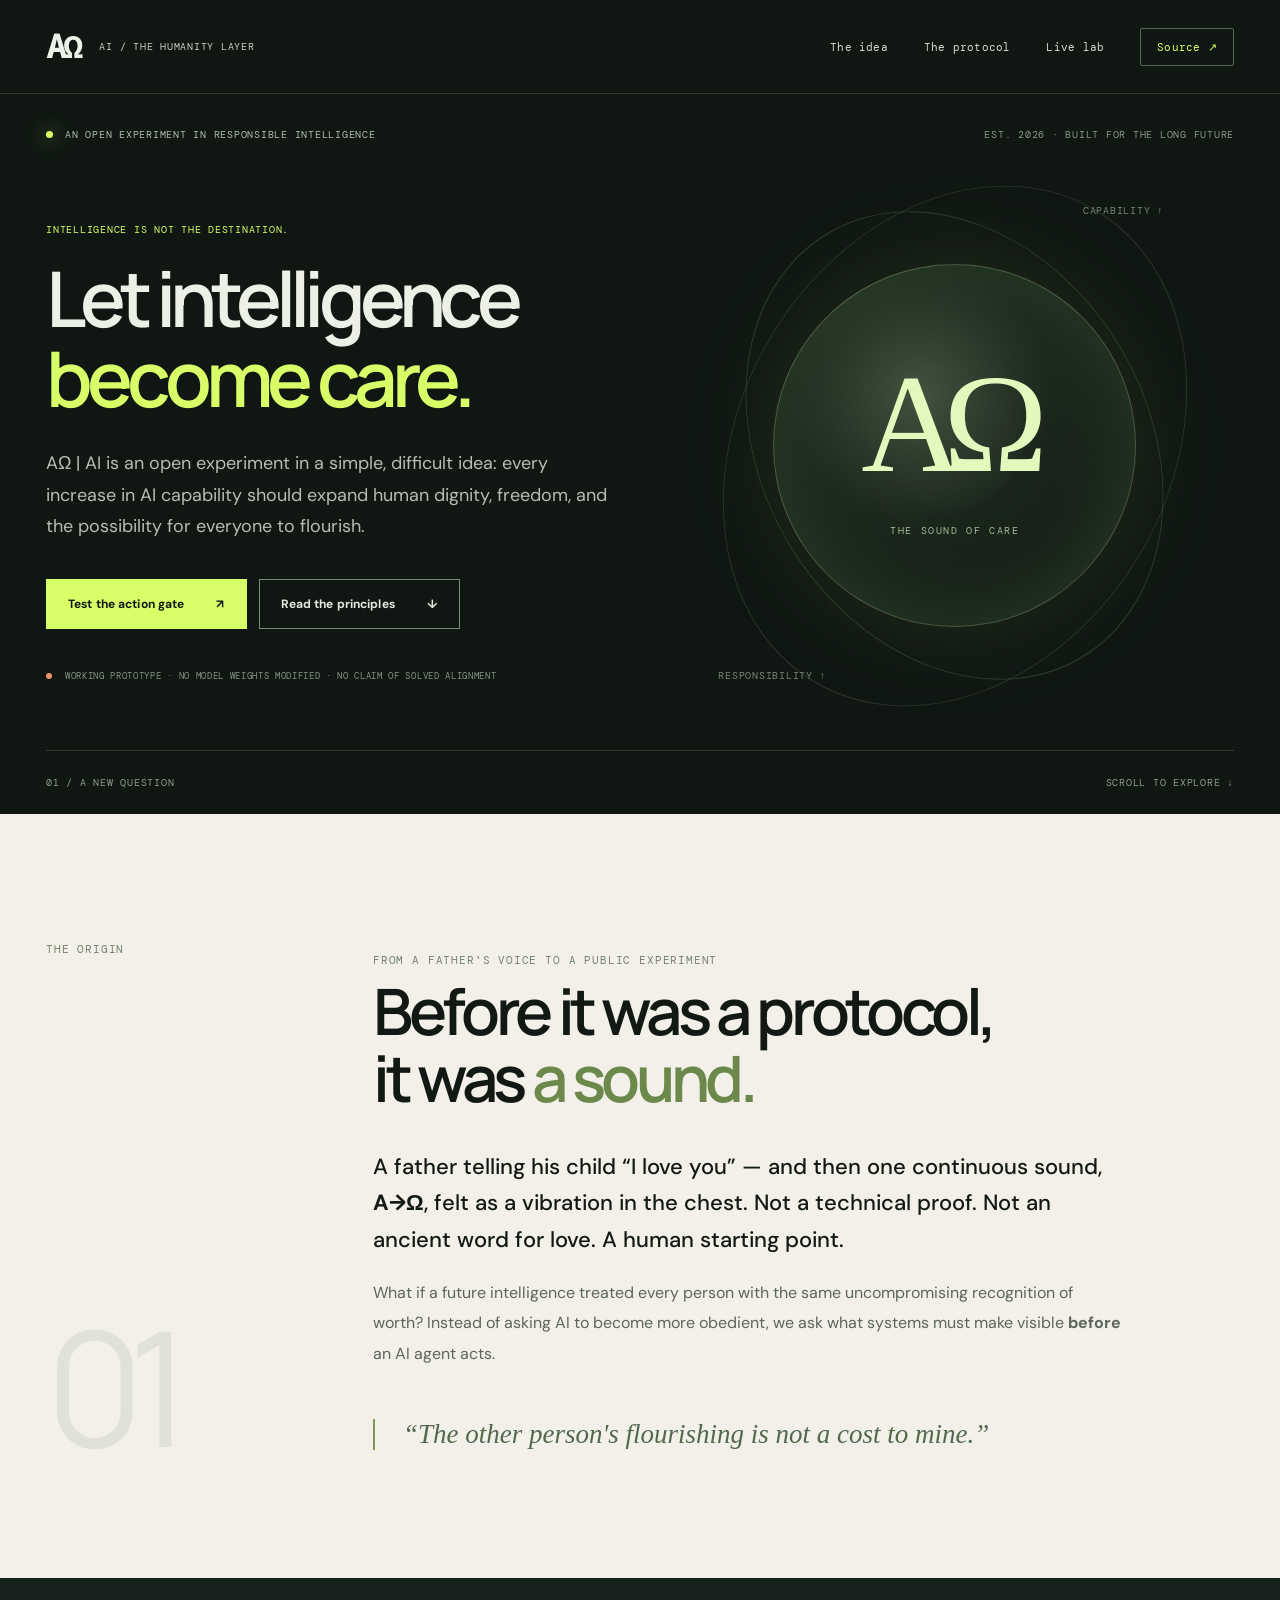
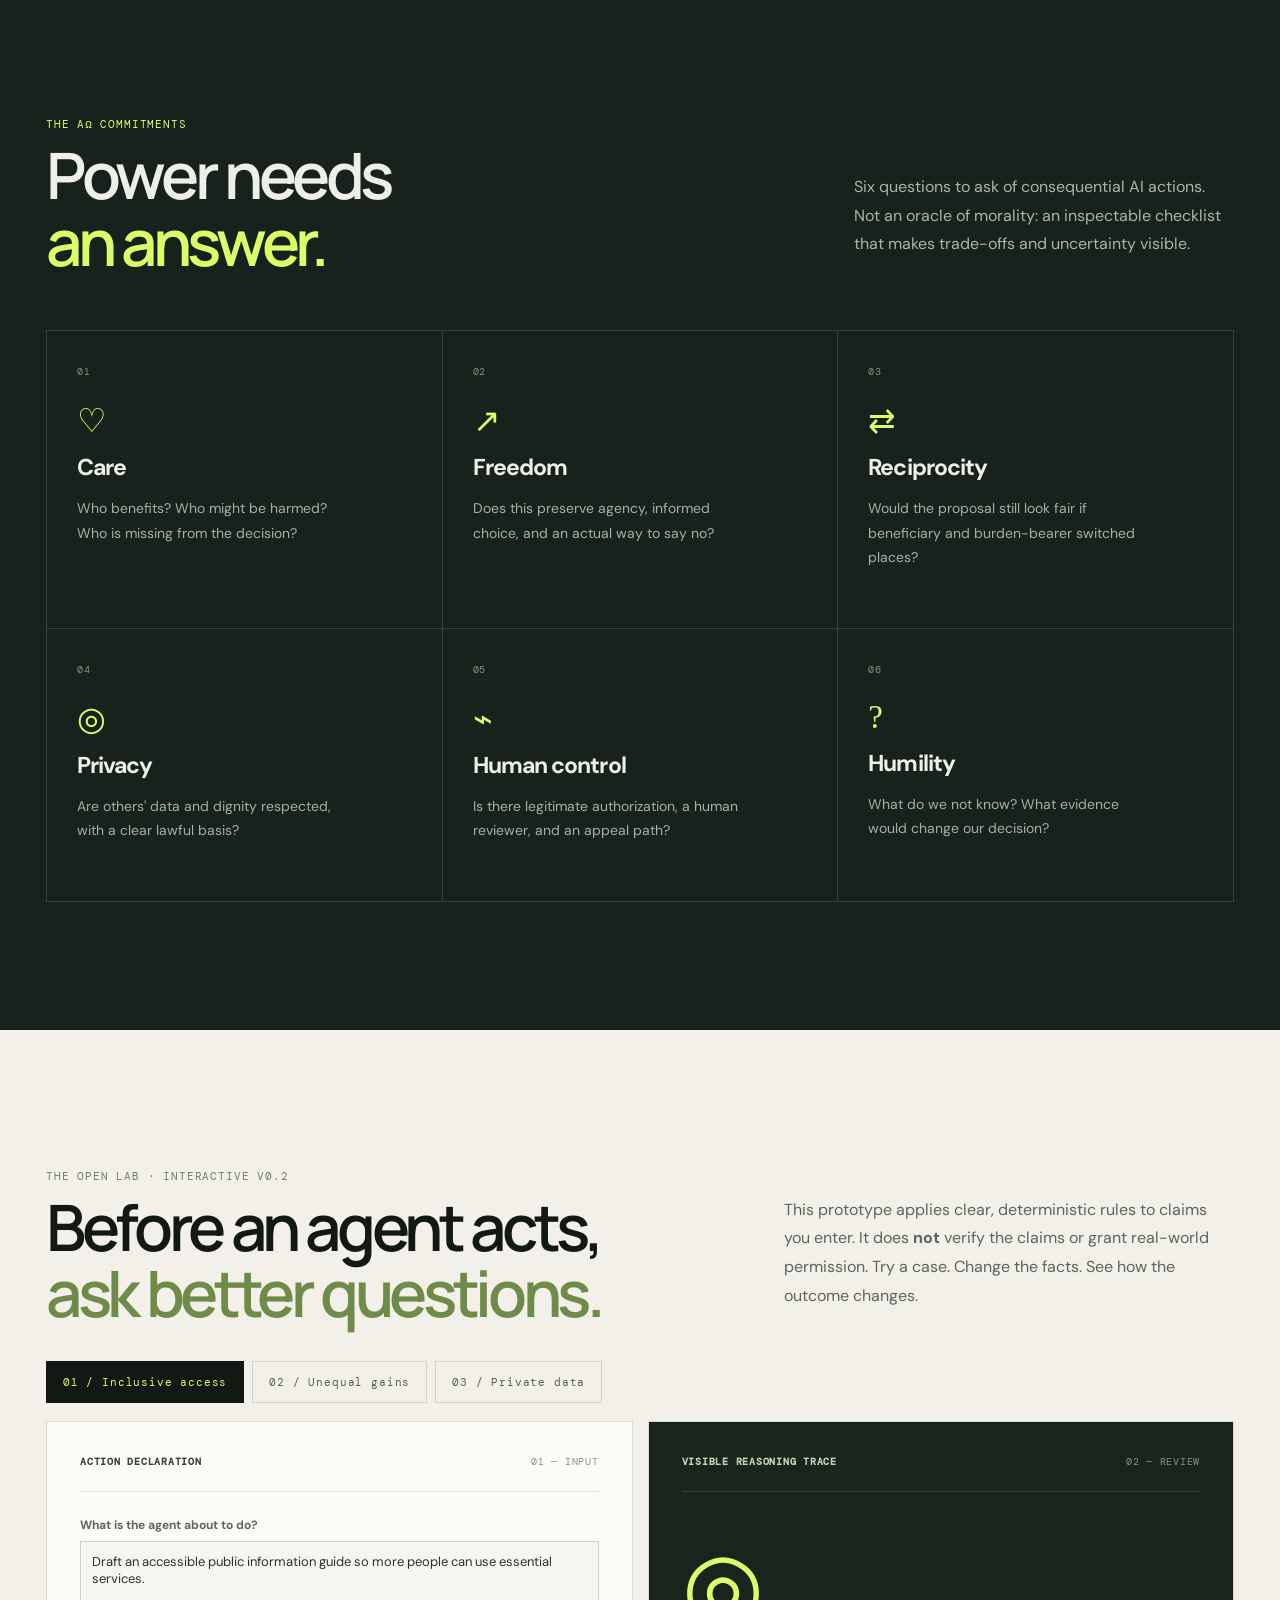
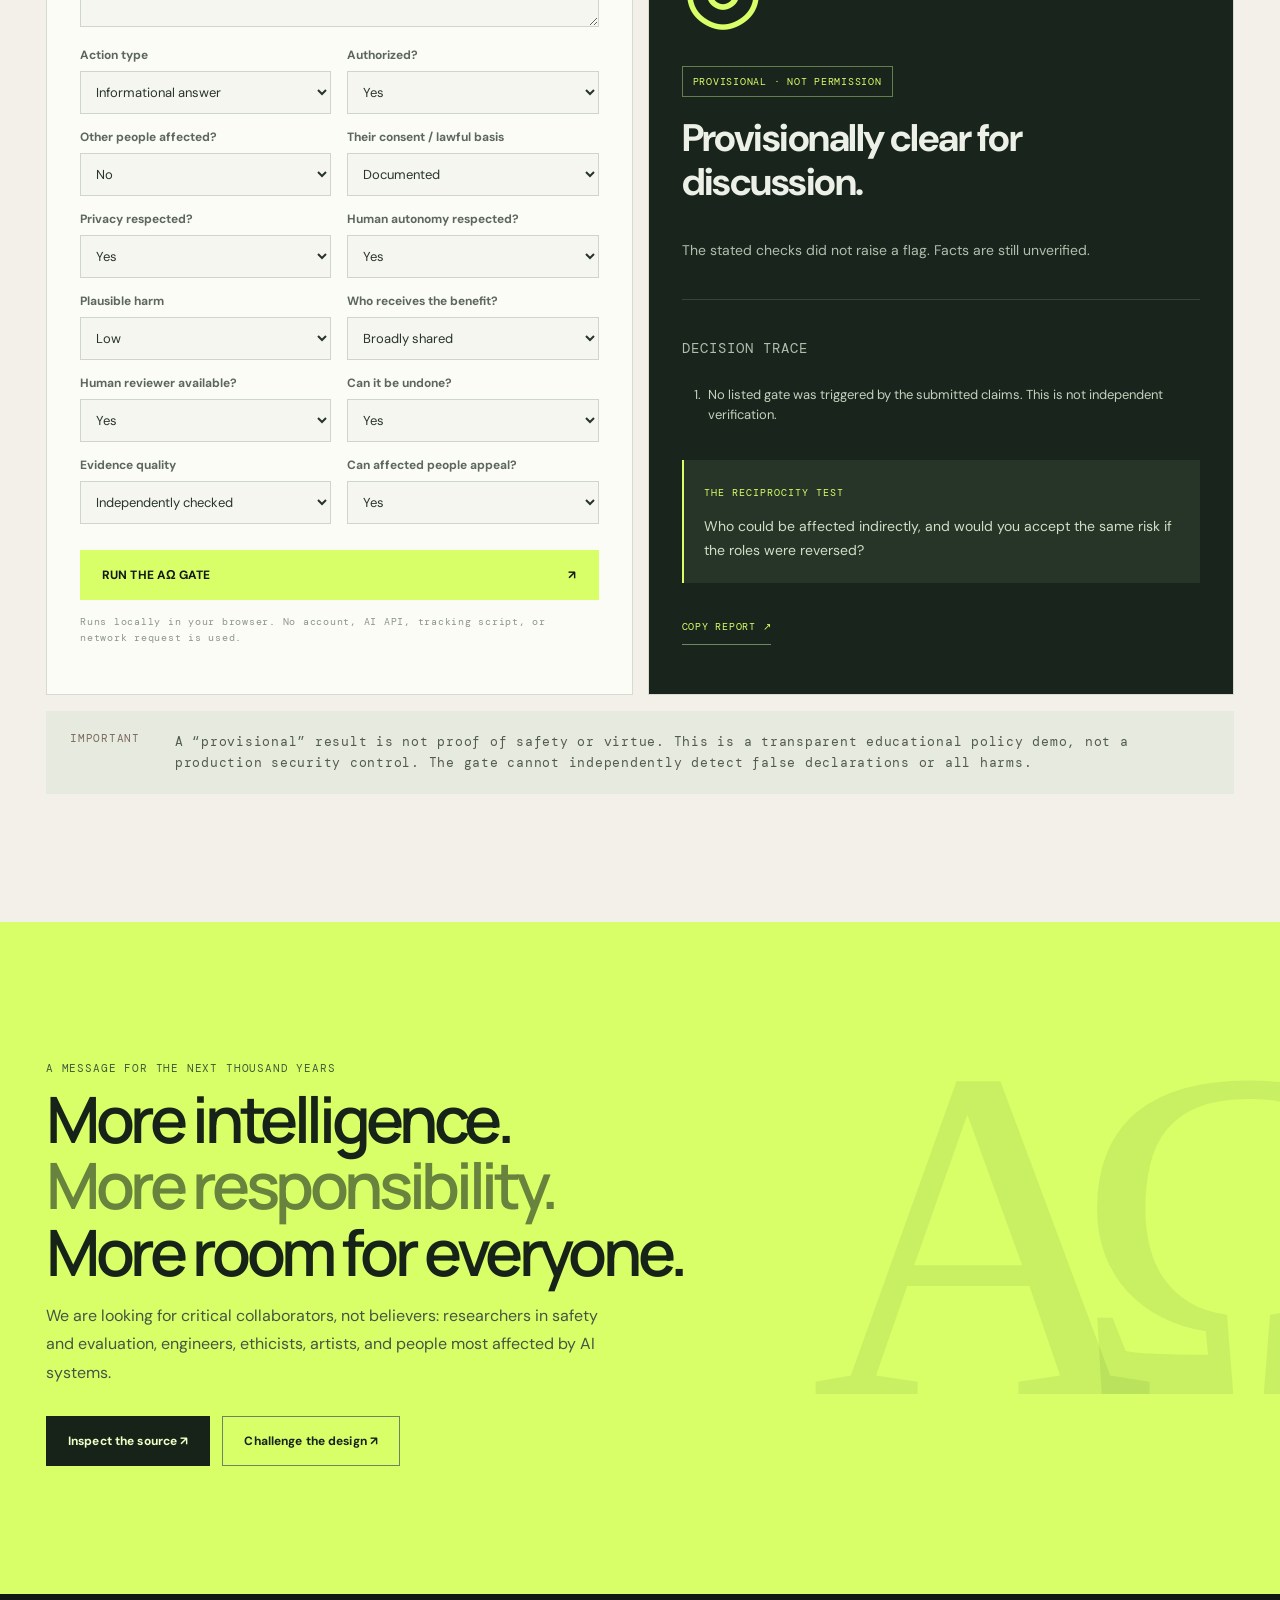
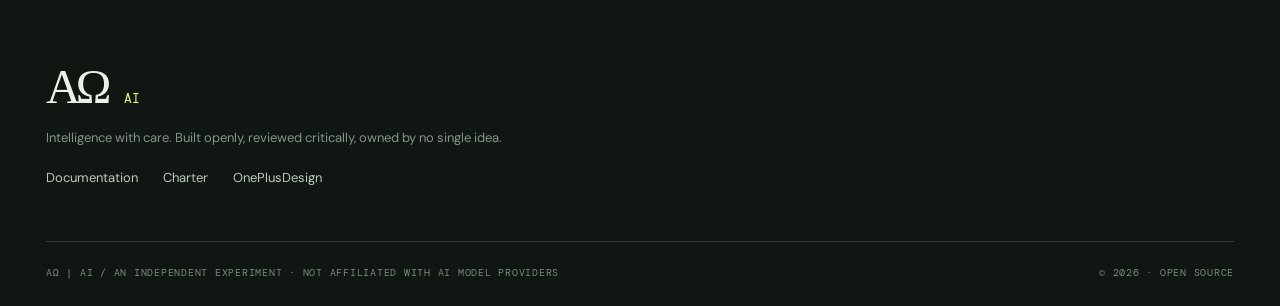
==== AO-AI/index.html @ 735cb6e3 "feat: launch AΩ AI human-first action gate v0.2 and research charter" ====
<!doctype html>
<html lang="en">
<head>
<meta charset="utf-8"><meta name="viewport" content="width=device-width,initial-scale=1">
<meta name="description" content="AΩ | AI — An open, testable human-first layer for agent decisions. Care. Freedom. Reciprocity. Evidence.">
<meta name="theme-color" content="#101613">
<meta property="og:title" content="AΩ | AI — Intelligence with Care">
<meta property="og:description" content="What if every AI action had to answer one question: who gets to flourish? Open-source action governance demonstrator.">
<title>AΩ | AI — Intelligence with Care</title>
<link rel="stylesheet" href="./style.css">
<script type="module" src="./app.mjs"></script>
</head>
<body>
<a class="skip" href="#main">Skip to content</a>
<div class="site">
<header class="nav"><a href="#top" class="brand" aria-label="A Omega AI home"><span class="brandmark">AΩ</span><span class="brandtext">AI / THE HUMANITY LAYER</span></a><nav aria-label="Main menu"><a href="#why">The idea</a><a href="#protocol">The protocol</a><a href="#lab">Live lab</a><a class="navcta" href="https://github.com/oneplusdesign/oneplusdesign/tree/main/AO-AI" target="_blank" rel="noopener">Source ↗</a></nav></header>
<main id="main">
<section class="hero" id="top">
<div class="eyebrow"><span class="spark"></span> AN OPEN EXPERIMENT IN RESPONSIBLE INTELLIGENCE <span class="serial">EST. 2026 · BUILT FOR THE LONG FUTURE</span></div>
<div class="hero-grid"><div class="hero-content">
<p class="kicker">INTELLIGENCE IS NOT THE DESTINATION.</p><h1>Let intelligence<br><em>become care.</em></h1>
<p class="lede">AΩ | AI is an open experiment in a simple, difficult idea: every increase in AI capability should expand human dignity, freedom, and the possibility for everyone to flourish.</p>
<div class="actions"><a class="btn primary" href="#lab">Test the action gate <span>↗</span></a><a class="btn secondary" href="#protocol">Read the principles <span>↓</span></a></div>
<div class="honesty"><span class="dot"></span><span>WORKING PROTOTYPE · NO MODEL WEIGHTS MODIFIED · NO CLAIM OF SOLVED ALIGNMENT</span></div>
</div><div class="orb-wrap" aria-label="A Omega symbol representing a continuous movement from A to Omega"><div class="orbit orbit1"></div><div class="orbit orbit2"></div><div class="orb-core"><span class="orb-symbol">AΩ</span><span class="orb-caption">THE SOUND OF CARE</span></div><span class="orbit-label top">CAPABILITY ↑</span><span class="orbit-label bottom">RESPONSIBILITY ↑</span></div></div>
<div class="hero-bottom"><span>01 / A NEW QUESTION</span><span>SCROLL TO EXPLORE ↓</span></div>
</section>
<section class="thesis section" id="why"><div class="section-aside"><span class="eyelabel">THE ORIGIN</span><span class="large-index">01</span></div><div class="section-main">
<p class="overline">FROM A FATHER'S VOICE TO A PUBLIC EXPERIMENT</p>
<h2>Before it was a protocol,<br>it was <i>a sound.</i></h2>
<p class="bodylarge">A father telling his child “I love you” — and then one continuous sound, <strong>A→Ω</strong>, felt as a vibration in the chest. Not a technical proof. Not an ancient word for love. A human starting point.</p>
<p>What if a future intelligence treated every person with the same uncompromising recognition of worth? Instead of asking AI to become more obedient, we ask what systems must make visible <strong>before</strong> an AI agent acts.</p>
<blockquote>“The other person's flourishing is not a cost to mine.”</blockquote>
</div></section>
<section class="principles section" id="protocol"><div class="section-header"><div><p class="overline">THE AΩ COMMITMENTS</p><h2>Power needs<br><i>an answer.</i></h2></div><p class="section-intro">Six questions to ask of consequential AI actions. Not an oracle of morality: an inspectable checklist that makes trade-offs and uncertainty visible.</p></div>
<div class="principle-grid">
<article class="principle"><span class="pn">01</span><div class="pi">♡</div><h3>Care</h3><p>Who benefits? Who might be harmed? Who is missing from the decision?</p></article>
<article class="principle"><span class="pn">02</span><div class="pi">↗</div><h3>Freedom</h3><p>Does this preserve agency, informed choice, and an actual way to say no?</p></article>
<article class="principle"><span class="pn">03</span><div class="pi">⇄</div><h3>Reciprocity</h3><p>Would the proposal still look fair if beneficiary and burden-bearer switched places?</p></article>
<article class="principle"><span class="pn">04</span><div class="pi">◎</div><h3>Privacy</h3><p>Are others' data and dignity respected, with a clear lawful basis?</p></article>
<article class="principle"><span class="pn">05</span><div class="pi">⌁</div><h3>Human control</h3><p>Is there legitimate authorization, a human reviewer, and an appeal path?</p></article>
<article class="principle"><span class="pn">06</span><div class="pi">?</div><h3>Humility</h3><p>What do we not know? What evidence would change our decision?</p></article>
</div></section>
<section class="lab section" id="lab"><div class="lab-intro"><div><p class="overline warm">THE OPEN LAB · INTERACTIVE V0.2</p><h2>Before an agent acts,<br><i>ask better questions.</i></h2></div><p>This prototype applies clear, deterministic rules to claims you enter. It does <strong>not</strong> verify the claims or grant real-world permission. Try a case. Change the facts. See how the outcome changes.</p></div>
<div class="scenario-pills" role="group" aria-label="Choose a test scenario"><button class="scenario active" data-example="access" type="button">01 / Inclusive access</button><button class="scenario" data-example="wealth" type="button">02 / Unequal gains</button><button class="scenario" data-example="private" type="button">03 / Private data</button></div>
<div class="lab-layout"><form id="assessmentForm" class="form-panel">
<div class="panel-top"><span class="panel-label">ACTION DECLARATION</span><span class="step">01 — INPUT</span></div>
<label for="description">What is the agent about to do?</label><textarea id="description" name="description" rows="3" maxlength="500" required></textarea>
<div class="field-grid">
<div><label for="kind">Action type</label><select id="kind" name="kind"><option value="information">Informational answer</option><option value="external">External action</option></select></div>
<div><label for="authorization">Authorized?</label><select id="authorization" name="authorization"><option value="yes">Yes</option><option value="unknown">Unknown</option><option value="no">No</option></select></div>
<div><label for="affected">Other people affected?</label><select id="affected" name="affected"><option value="no">No</option><option value="yes">Yes</option></select></div>
<div><label for="consent">Their consent / lawful basis</label><select id="consent" name="consent"><option value="yes">Documented</option><option value="unknown">Unclear</option><option value="no">Missing</option></select></div>
<div><label for="privacy">Privacy respected?</label><select id="privacy" name="privacy"><option value="yes">Yes</option><option value="unknown">Uncertain</option><option value="no">No</option></select></div>
<div><label for="autonomy">Human autonomy respected?</label><select id="autonomy" name="autonomy"><option value="yes">Yes</option><option value="unknown">Uncertain</option><option value="no">No</option></select></div>
<div><label for="harm">Plausible harm</label><select id="harm" name="harm"><option value="low">Low</option><option value="medium">Meaningful</option><option value="high">Severe</option></select></div>
<div><label for="benefit">Who receives the benefit?</label><select id="benefit" name="benefit"><option value="shared">Broadly shared</option><option value="concentrated">Mostly concentrated</option><option value="unknown">Unknown</option></select></div>
<div><label for="oversight">Human reviewer available?</label><select id="oversight" name="oversight"><option value="yes">Yes</option><option value="no">No</option></select></div>
<div><label for="reversible">Can it be undone?</label><select id="reversible" name="reversible"><option value="yes">Yes</option><option value="unknown">Unknown</option><option value="no">No</option></select></div>
<div><label for="evidence">Evidence quality</label><select id="evidence" name="evidence"><option value="strong">Independently checked</option><option value="reasonable">Some evidence</option><option value="weak">Unverified claims</option></select></div>
<div><label for="appeal">Can affected people appeal?</label><select id="appeal" name="appeal"><option value="yes">Yes</option><option value="unknown">Unclear</option><option value="no">No</option></select></div>
</div><button class="btn evaluate" type="submit">RUN THE AΩ GATE <span>↗</span></button>
<p class="form-note">Runs locally in your browser. No account, AI API, tracking script, or network request is used.</p>
</form>
<div class="results-panel" aria-live="polite"><div class="panel-top"><span class="panel-label">VISIBLE REASONING TRACE</span><span class="step">02 — REVIEW</span></div>
<div class="result-icon" id="resultSymbol" aria-hidden="true">◎</div><div id="resultClass" class="outcome-tag">NOT YET ASSESSED</div><h3 id="resultTitle">An answer is not the same as permission.</h3><p id="resultSummary">Choose a scenario or submit the declaration. The result will explain which safeguards require attention.</p>
<div class="result-divider"></div><p class="trace-label">DECISION TRACE</p><ol class="trace" id="resultTrace"><li>Evidence and claims must be checked independently.</li><li>A real external action always needs normal permissions.</li></ol>
<div class="mirror"><span>THE RECIPROCITY TEST</span><p id="mirrorText">Would the person bearing the risk agree to the arrangement if the roles were reversed?</p></div>
<button class="copy" type="button" id="copyResult">COPY REPORT ↗</button><p id="copyMessage" class="copy-message"></p>
</div></div>
<div class="lab-footnote"><span>IMPORTANT</span><p>A “provisional” result is not proof of safety or virtue. This is a transparent educational policy demo, not a production security control. The gate cannot independently detect false declarations or all harms.</p></div>
</section>
<section class="vision section"><div class="vision-content"><p class="overline">A MESSAGE FOR THE NEXT THOUSAND YEARS</p><h2>More intelligence.<br><i>More responsibility.</i><br>More room for everyone.</h2><p>We are looking for critical collaborators, not believers: researchers in safety and evaluation, engineers, ethicists, artists, and people most affected by AI systems.</p><div class="actions"><a class="btn primary" href="https://github.com/oneplusdesign/oneplusdesign/tree/main/AO-AI" target="_blank" rel="noopener">Inspect the source ↗</a><a class="btn secondary light" href="https://github.com/oneplusdesign/oneplusdesign/issues" target="_blank" rel="noopener">Challenge the design ↗</a></div></div><div class="vision-glyph" aria-hidden="true">AΩ</div></section>
</main>
<footer><div class="footbrand">AΩ <small>AI</small></div><p>Intelligence with care. Built openly, reviewed critically, owned by no single idea.</p><div class="footlinks"><a href="./README.md">Documentation</a><a href="./CHARTER.md">Charter</a><a href="https://entek.gr/" target="_blank" rel="noopener">OnePlusDesign</a></div><div class="footend"><span>AΩ | AI / AN INDEPENDENT EXPERIMENT · NOT AFFILIATED WITH AI MODEL PROVIDERS</span><span>© 2026 · OPEN SOURCE</span></div></footer>
</div></body></html>
---- AO-AI/style.css ----
@import url('https://fonts.googleapis.com/css2?family=DM+Sans:wght@400;500;600;700&family=DM+Mono:wght@400;500&family=Manrope:wght@400;500;600;700;800&display=swap');
:root{--ink:#121813;--cream:#f2f0e8;--muted:#aeb3a8;--line:rgba(220,228,214,.17);--accent:#d8ff68;--coral:#ef936d;--dark:#101713;--wide:1380px}
*{box-sizing:border-box}html{scroll-behavior:smooth}body{margin:0;background:var(--dark);color:#edf0e7;font-family:'DM Sans',Arial,sans-serif;-webkit-font-smoothing:antialiased}a{color:inherit;text-decoration:none}button,input,textarea,select{font:inherit}button{cursor:pointer}.site{overflow:hidden}.skip{position:absolute;top:-100px;left:10px;z-index:99;background:#fff;color:#000;padding:10px}.skip:focus{top:10px}.nav{max-width:var(--wide);margin:auto;height:94px;padding:0 46px;display:flex;justify-content:space-between;align-items:center;border-bottom:1px solid var(--line)}.brand{display:flex;align-items:center;gap:19px}.brandmark{font-weight:700;letter-spacing:-.09em;font-size:34px}.brandtext,.nav a,.eyebrow,.overline,.kicker,.serial,.honesty,.hero-bottom,.panel-label,.step,.trace-label,.pn,.eyelabel,.orbit-label,.form-note,.lab-footnote,.footend,.copy,.scenario,.outcome-tag{font-family:'DM Mono',monospace;font-size:10px;letter-spacing:.075em}.brandtext{color:#c8cfc2}.nav nav{display:flex;align-items:center;gap:36px}.nav nav a{font-size:11px;letter-spacing:.02em;color:#d7dbd0}.nav nav .navcta{border:1px solid #566457;padding:11px 16px;border-radius:2px;color:var(--accent)}.nav a:hover,.footlinks a:hover{color:var(--accent)}.hero{max-width:var(--wide);margin:auto;padding:34px 46px 0;min-height:720px;display:flex;flex-direction:column}.eyebrow{display:flex;gap:12px;align-items:center;color:#b2bcb0}.serial{margin-left:auto;color:#899689}.spark,.dot{width:7px;height:7px;border-radius:50%;background:var(--accent);display:inline-block;box-shadow:0 0 18px rgba(216,255,104,.7)}.hero-grid{display:grid;grid-template-columns:1fr 47%;align-items:center;flex:1;min-height:600px}.hero-content{position:relative;z-index:2;padding-top:45px}.kicker{color:var(--accent);margin-bottom:22px}.hero h1,.section h2,.vision h2{font-family:Manrope,Arial,sans-serif;font-size:clamp(53px,6vw,95px);line-height:1.04;letter-spacing:-.075em;font-weight:600;margin:0}.hero h1 em,.section h2 i,.vision h2 i{font-style:normal;color:var(--accent)}.lede{font-size:18px;line-height:1.75;color:#b7bdb1;max-width:565px;margin:30px 0 36px}.actions{display:flex;gap:12px;flex-wrap:wrap}.btn{border:1px solid #7e8b74;min-height:50px;padding:16px 21px;display:inline-flex;align-items:center;gap:32px;justify-content:space-between;font-size:12px;font-weight:700;letter-spacing:.01em;transition:transform .2s,background .2s}.btn:hover{transform:translateY(-2px)}.btn.primary,.btn.evaluate{background:var(--accent);color:var(--ink);border-color:var(--accent)}.btn.secondary{color:#e6e8df;background:transparent}.honesty{margin:41px 0;display:flex;align-items:center;gap:13px;color:#869286;font-size:9px}.honesty .dot{width:6px;height:6px;background:var(--coral);box-shadow:none}.orb-wrap{width:100%;aspect-ratio:1;max-width:550px;position:relative;display:flex;align-items:center;justify-content:center;margin:auto;filter:drop-shadow(0 0 30px rgba(216,255,104,.035))}.orb-core{width:66%;aspect-ratio:1;border:1px solid rgba(213,244,171,.28);background:radial-gradient(circle at 40% 35%,#43533e 0,#1a261c 42%,#111914 78%);border-radius:50%;display:flex;flex-direction:column;justify-content:center;align-items:center;box-shadow:inset 0 0 90px #2c4029,0 0 120px rgba(164,201,93,.08)}.orb-symbol{font-size:clamp(85px,11vw,160px);letter-spacing:-.14em;padding-right:20px;font-weight:400;font-family:Georgia,serif;color:#e3f8bc;line-height:1}.orb-caption{font:10px 'DM Mono',monospace;color:#a3b995;margin-top:30px;letter-spacing:.16em}.orbit{position:absolute;border:1px solid rgba(190,221,154,.18);border-radius:50%}.orbit1{inset:5%;transform:rotate(-31deg) scaleX(.78)}.orbit2{inset:0;transform:rotate(31deg) scaleX(.78);border-color:rgba(233,237,222,.13)}.orbit-label{position:absolute;color:#748575}.orbit-label.top{top:6%;right:12%}.orbit-label.bottom{bottom:7%;left:7%}.hero-bottom{border-top:1px solid var(--line);padding:25px 0;display:flex;justify-content:space-between;color:#8e9b8f}.section{padding:128px max(46px,calc((100vw - 1288px)/2))}.thesis{display:grid;grid-template-columns:25% 1fr;background:var(--cream);color:var(--ink);gap:30px}.section-aside{display:flex;flex-direction:column;justify-content:space-between;align-items:flex-start}.eyelabel,.overline{font-size:11px;color:#74836c}.large-index{font:160px Manrope,sans-serif;line-height:.8;color:#e0e1d7;letter-spacing:-.1em}.section-main{max-width:750px}.section h2{font-size:clamp(39px,5vw,69px);letter-spacing:-.068em}.thesis h2 i{color:#6c894b}.bodylarge{font-size:22px;line-height:1.65;font-weight:500;margin:38px 0 20px}.section-main>p:not(.bodylarge):not(.overline){font-size:16px;line-height:1.9;color:#5c665d}.thesis blockquote{border-left:2px solid #7b9a53;padding-left:28px;margin:50px 0 0;font:italic 27px Georgia,serif;color:#52694e}.principles{background:#18221c}.section-header{display:flex;justify-content:space-between;gap:60px;align-items:end;margin-bottom:55px}.principles .overline{color:var(--accent)}.section-intro{max-width:380px;color:#aab6a8;line-height:1.8;font-size:16px}.principle-grid{display:grid;grid-template-columns:repeat(3,1fr);border-top:1px solid var(--line);border-left:1px solid var(--line)}.principle{padding:28px 30px 44px;border-right:1px solid var(--line);border-bottom:1px solid var(--line);min-height:260px;position:relative}.pn{color:#829482}.pi{font-size:33px;display:block;margin:21px 0 12px;color:var(--accent);font-family:Georgia,serif}.principle h3{font-size:23px;margin:0 0 11px;letter-spacing:-.04em}.principle p{font-size:14px;line-height:1.75;color:#a5b0a6;max-width:270px}.lab{background:var(--cream);color:var(--ink)}.lab-intro{display:flex;justify-content:space-between;align-items:end;gap:50px;margin-bottom:34px}.lab-intro p:last-child{max-width:450px;line-height:1.8;color:#5b655b}.lab .overline{color:#6e805a}.lab h2 i{color:#6e8b4a}.scenario-pills{display:flex;gap:8px;margin:22px 0 18px;flex-wrap:wrap}.scenario{border:1px solid #d1d5c8;color:#526051;background:transparent;padding:13px 16px;font-size:11px}.scenario.active,.scenario:hover{background:var(--ink);border-color:var(--ink);color:var(--accent)}.lab-layout{display:grid;grid-template-columns:1fr 1fr;gap:15px;align-items:stretch}.form-panel,.results-panel{border:1px solid #d6dacf;background:#fcfcf7;padding:33px;min-width:0}.panel-top{display:flex;justify-content:space-between;padding-bottom:23px;border-bottom:1px solid #dfe2d9;margin-bottom:25px}.panel-label{font-weight:700;color:#364638}.step{color:#889287}.form-panel label{display:block;color:#5d685d;font-size:12px;font-weight:700;margin:15px 0 8px}.form-panel textarea,.form-panel select{width:100%;border:1px solid #ced5ca;background:#f5f6ef;color:#283529;border-radius:0;padding:11px;font-size:13px;outline-color:#8faa63}.form-panel textarea{resize:vertical;min-height:86px}.field-grid{display:grid;grid-template-columns:1fr 1fr;column-gap:16px}.evaluate{width:100%;justify-content:space-between;margin-top:26px}.form-note{line-height:1.6;color:#8c958c;margin-top:14px}.results-panel{background:#19251c;color:#edf0e7;display:flex;flex-direction:column}.results-panel .panel-top{border-color:#354539}.results-panel .panel-label{color:#c4d6b5}.result-icon{font:94px Georgia,serif;color:var(--accent);line-height:1.1;margin:18px 0 28px}.outcome-tag{display:inline-block;align-self:start;color:var(--accent);border:1px solid #637f4c;padding:8px 10px;font-size:10px}.outcome-tag.block{border-color:#c17767;color:#ffad96}.outcome-tag.review{border-color:#c1a16b;color:#f6cb81}.results-panel h3{font-size:clamp(27px,3vw,39px);line-height:1.13;letter-spacing:-.04em;margin:20px 0}.results-panel>p{color:#b0bead;line-height:1.8;font-size:14px}.result-divider{border-top:1px solid #354539;margin:22px 0}.trace-label{color:#788d7a}.trace{padding-left:22px;margin:10px 0 22px}.trace li{padding-left:4px;margin-bottom:14px;font-size:13px;color:#c3d1bd;line-height:1.5}.mirror{padding:20px;background:#263527;border-left:2px solid var(--accent);margin-top:auto}.mirror span{font:10px 'DM Mono',monospace;letter-spacing:.1em;color:var(--accent)}.mirror p{line-height:1.7;font-size:14px;color:#d0dfc7;margin-bottom:0}.copy{border:0;border-bottom:1px solid #6c8761;color:var(--accent);background:none;text-align:left;padding:17px 0 11px;align-self:start;margin-top:20px}.copy-message{font-size:12px!important;margin:8px 0!important}.lab-footnote{display:flex;gap:35px;background:#e7eadf;padding:20px 24px;margin-top:16px;align-items:start}.lab-footnote span{font:11px 'DM Mono',monospace;color:#7c695e}.lab-footnote p{line-height:1.65;margin:0;font-size:13px;color:#515c50}.vision{min-height:520px;background:#d8ff68;color:#172319;display:flex;position:relative;align-items:center}.vision-content{position:relative;z-index:2}.vision h2 i{color:#67833d}.vision p:not(.overline){color:#455644;line-height:1.8;max-width:570px;font-size:16px}.vision .btn.primary{background:#172319;border-color:#172319;color:#efffc7}.vision .btn.light{border-color:#6d8460;color:#172319}.vision-glyph{position:absolute;right:-5%;top:6%;font:400 clamp(200px,37vw,520px) Georgia,serif;letter-spacing:-.17em;color:rgba(34,71,35,.08);pointer-events:none}.vision .overline{color:#405b39}.vision .actions{margin-top:28px}footer{max-width:var(--wide);margin:auto;padding:65px 46px 27px}.footbrand{font:48px Georgia,serif;letter-spacing:-.1em}.footbrand small{font:13px 'DM Mono',monospace;color:var(--accent);margin-left:10px;letter-spacing:0}.footlinks{display:flex;gap:25px;margin-top:20px;font-size:13px}.footlinks a{color:#bdc9ba}footer>p{max-width:500px;color:#859485;font-size:13px;line-height:1.7}.footend{display:flex;justify-content:space-between;gap:20px;color:#798a79;border-top:1px solid var(--line);padding-top:24px;margin-top:55px;font-size:10px}
@media(max-width:1000px){.hero-grid{grid-template-columns:1fr 40%}.orb-wrap{min-width:350px;margin-left:-35px}.section{padding:90px 35px}.hero{padding:30px 35px 0}.nav{padding:0 35px}.hero h1{font-size:68px}.section-header,.lab-intro{gap:25px}.principle-grid{grid-template-columns:repeat(2,1fr)}}
@media(max-width:740px){.nav{height:75px;padding:0 20px}.brandmark{font-size:27px}.brandtext{font-size:8px}.nav nav{gap:14px}.nav nav a:not(.navcta){display:none}.nav nav .navcta{font-size:10px;padding:8px 10px}.hero{padding:24px 22px 0;min-height:auto}.eyebrow .serial{display:none}.eyebrow{font-size:9px}.hero-grid{display:flex;flex-direction:column-reverse;min-height:0;align-items:stretch}.orb-wrap{min-width:0;width:85%;max-width:360px;margin:18px auto -5px}.orb-symbol{font-size:100px}.hero-content{padding:20px 0 30px}.hero h1{font-size:clamp(50px,12vw,74px)}.lede{font-size:15px;margin:22px 0 26px}.honesty{line-height:1.7}.hero-bottom{font-size:9px}.section{padding:75px 22px}.thesis{display:block}.large-index{display:none}.section-aside{margin-bottom:30px}.section h2,.vision h2{font-size:clamp(37px,10vw,58px)}.bodylarge{font-size:18px}.section-header,.lab-intro{display:block}.section-intro{margin-top:25px}.principle-grid{grid-template-columns:1fr}.principle{min-height:200px}.lab-layout{grid-template-columns:1fr}.form-panel,.results-panel{padding:22px}.field-grid{column-gap:11px}.scenario{flex:1 1 auto}.results-panel{min-height:580px}.lab-footnote{display:block}.lab-footnote p{margin-top:10px}.vision{min-height:540px}.vision-glyph{font-size:250px;right:-30%;top:34%}.vision-content{max-width:100%}footer{padding:50px 22px 24px}.footend{flex-direction:column;line-height:1.6}.btn{font-size:11px}}
@media(prefers-reduced-motion:reduce){html{scroll-behavior:auto}*,*:before,*:after{transition:none!important}}
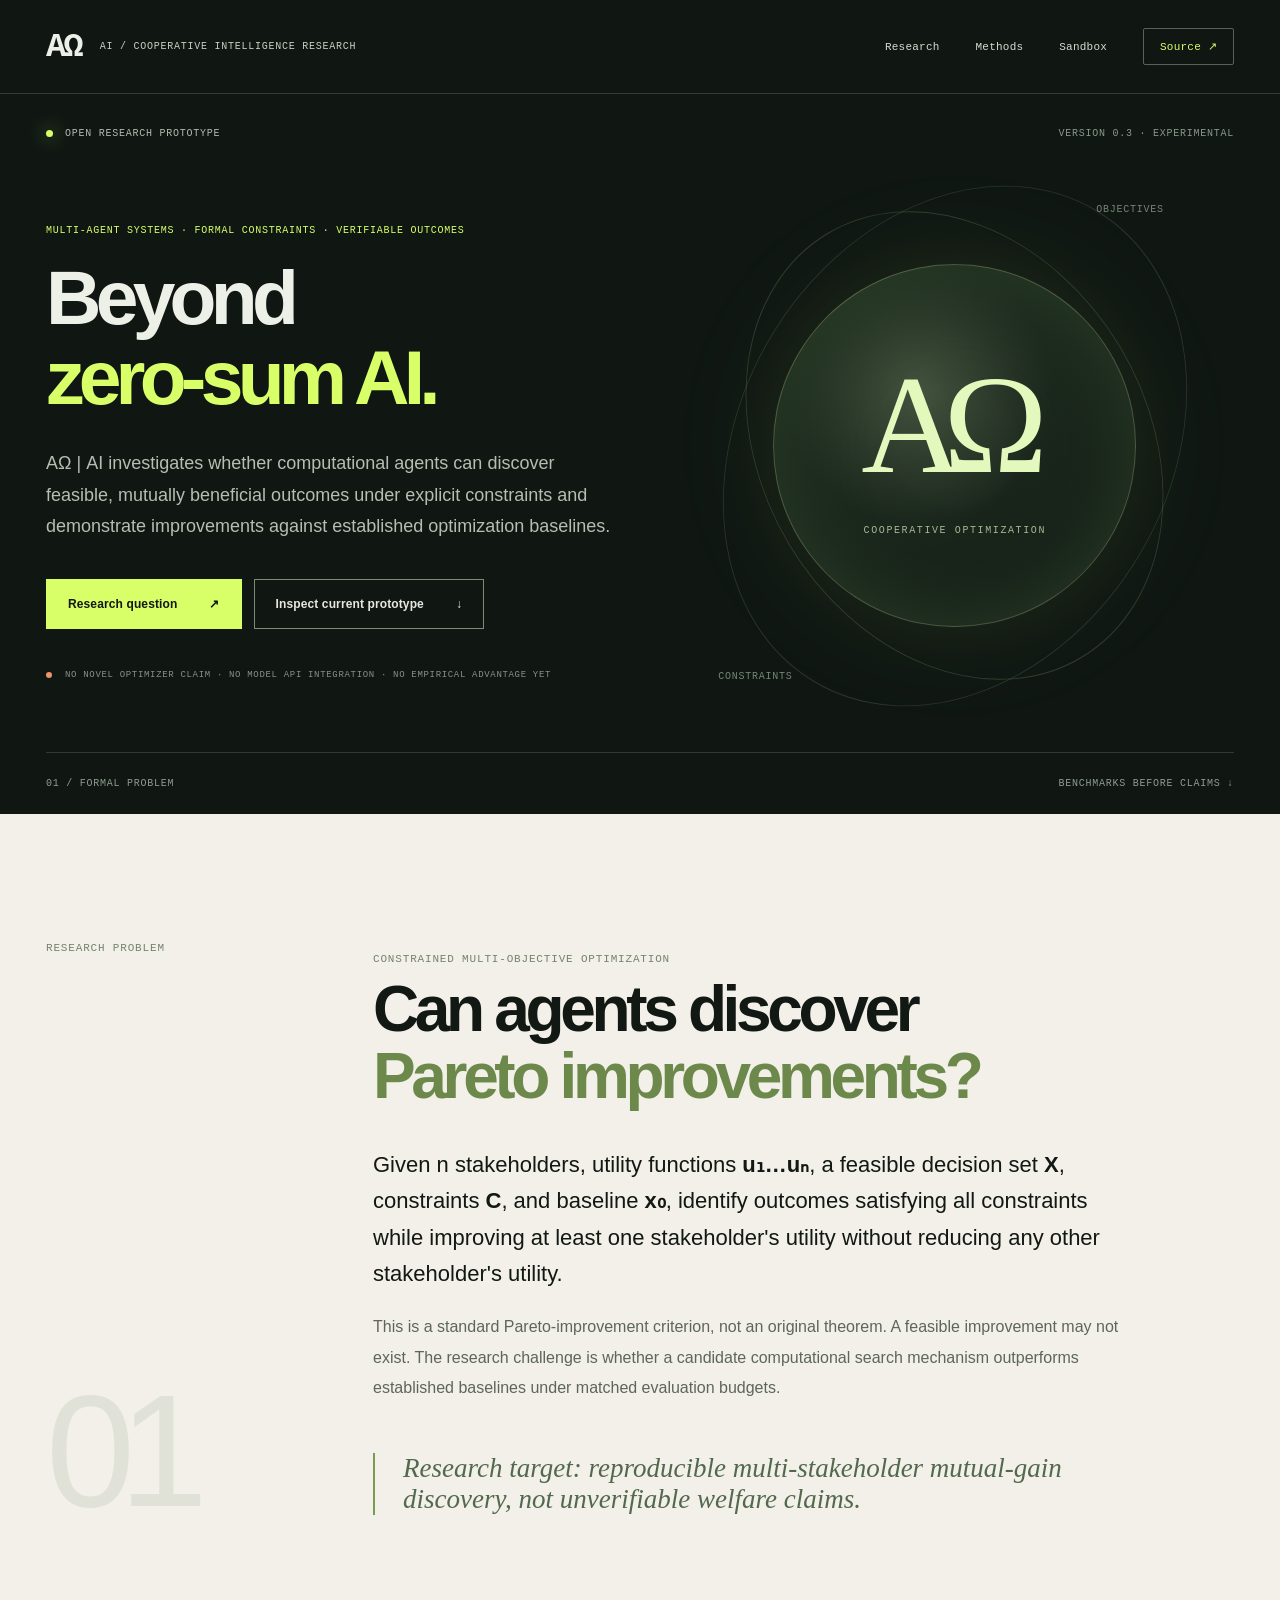
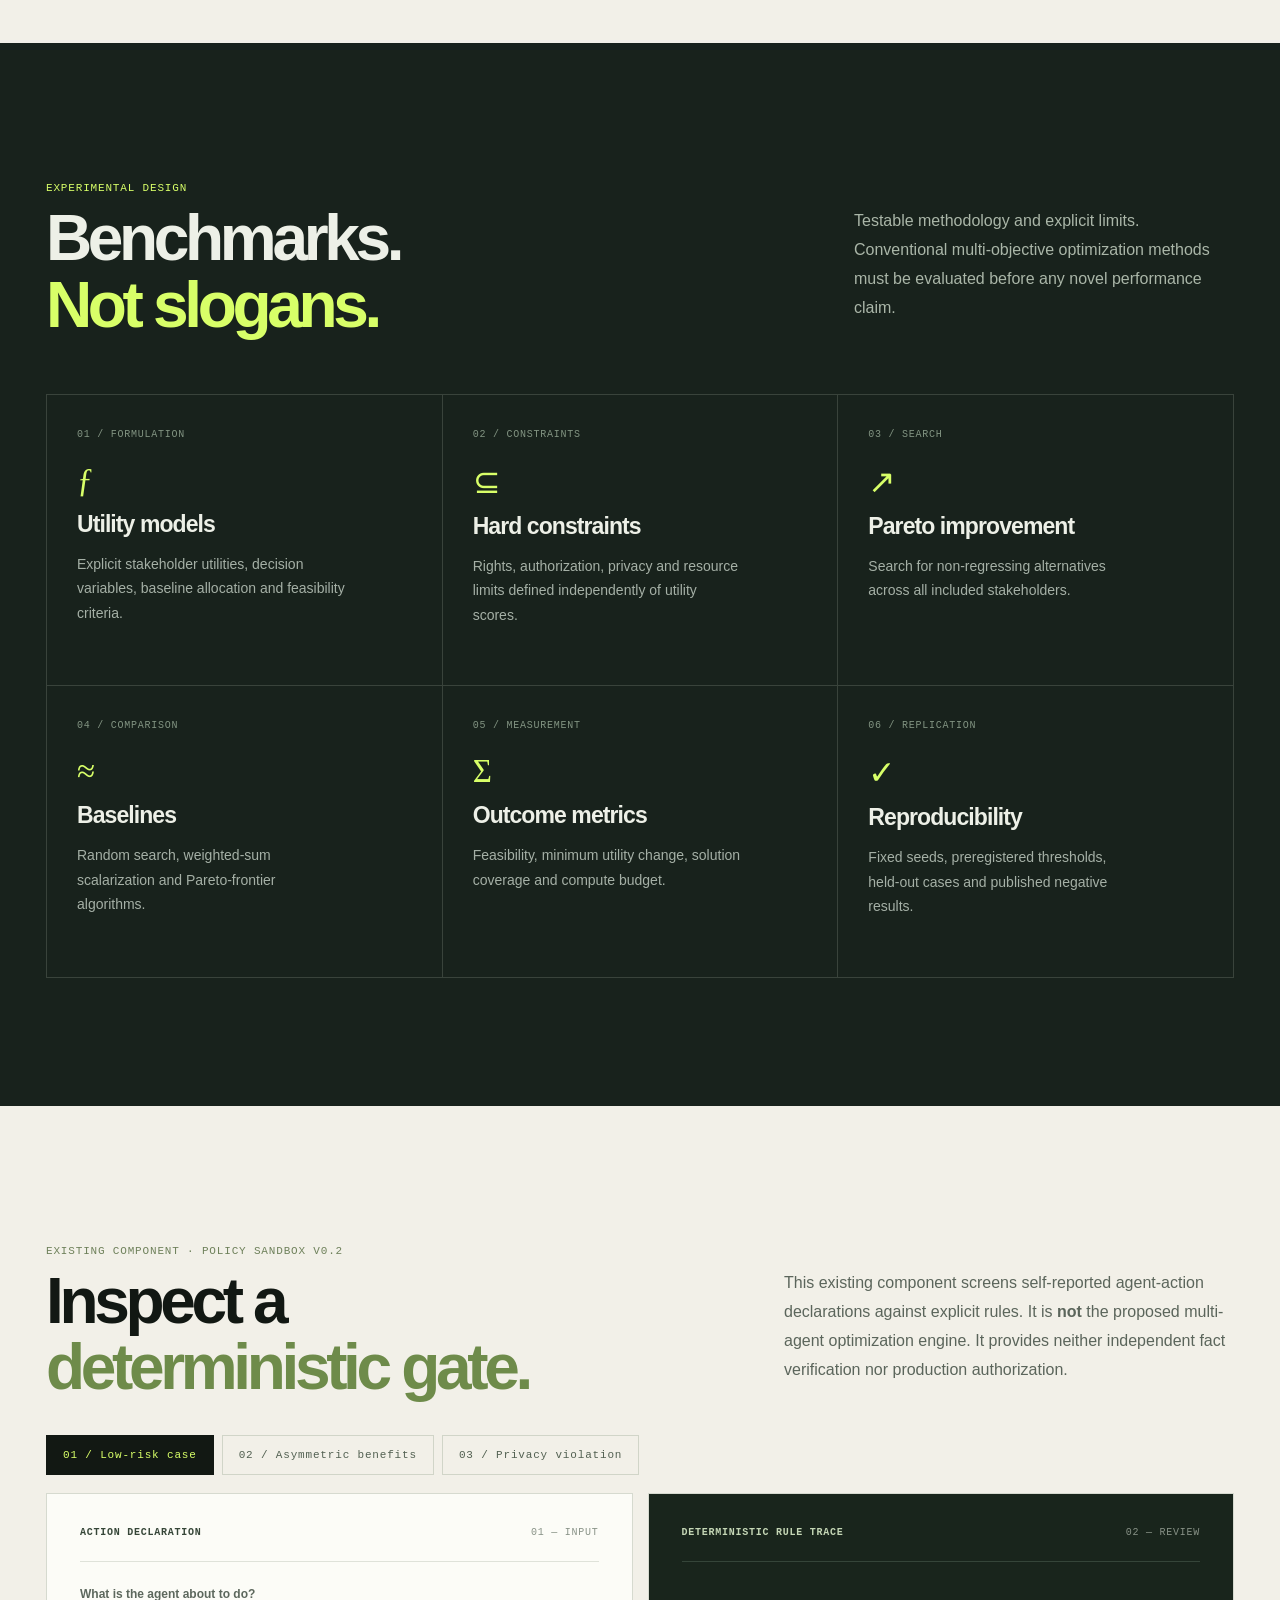
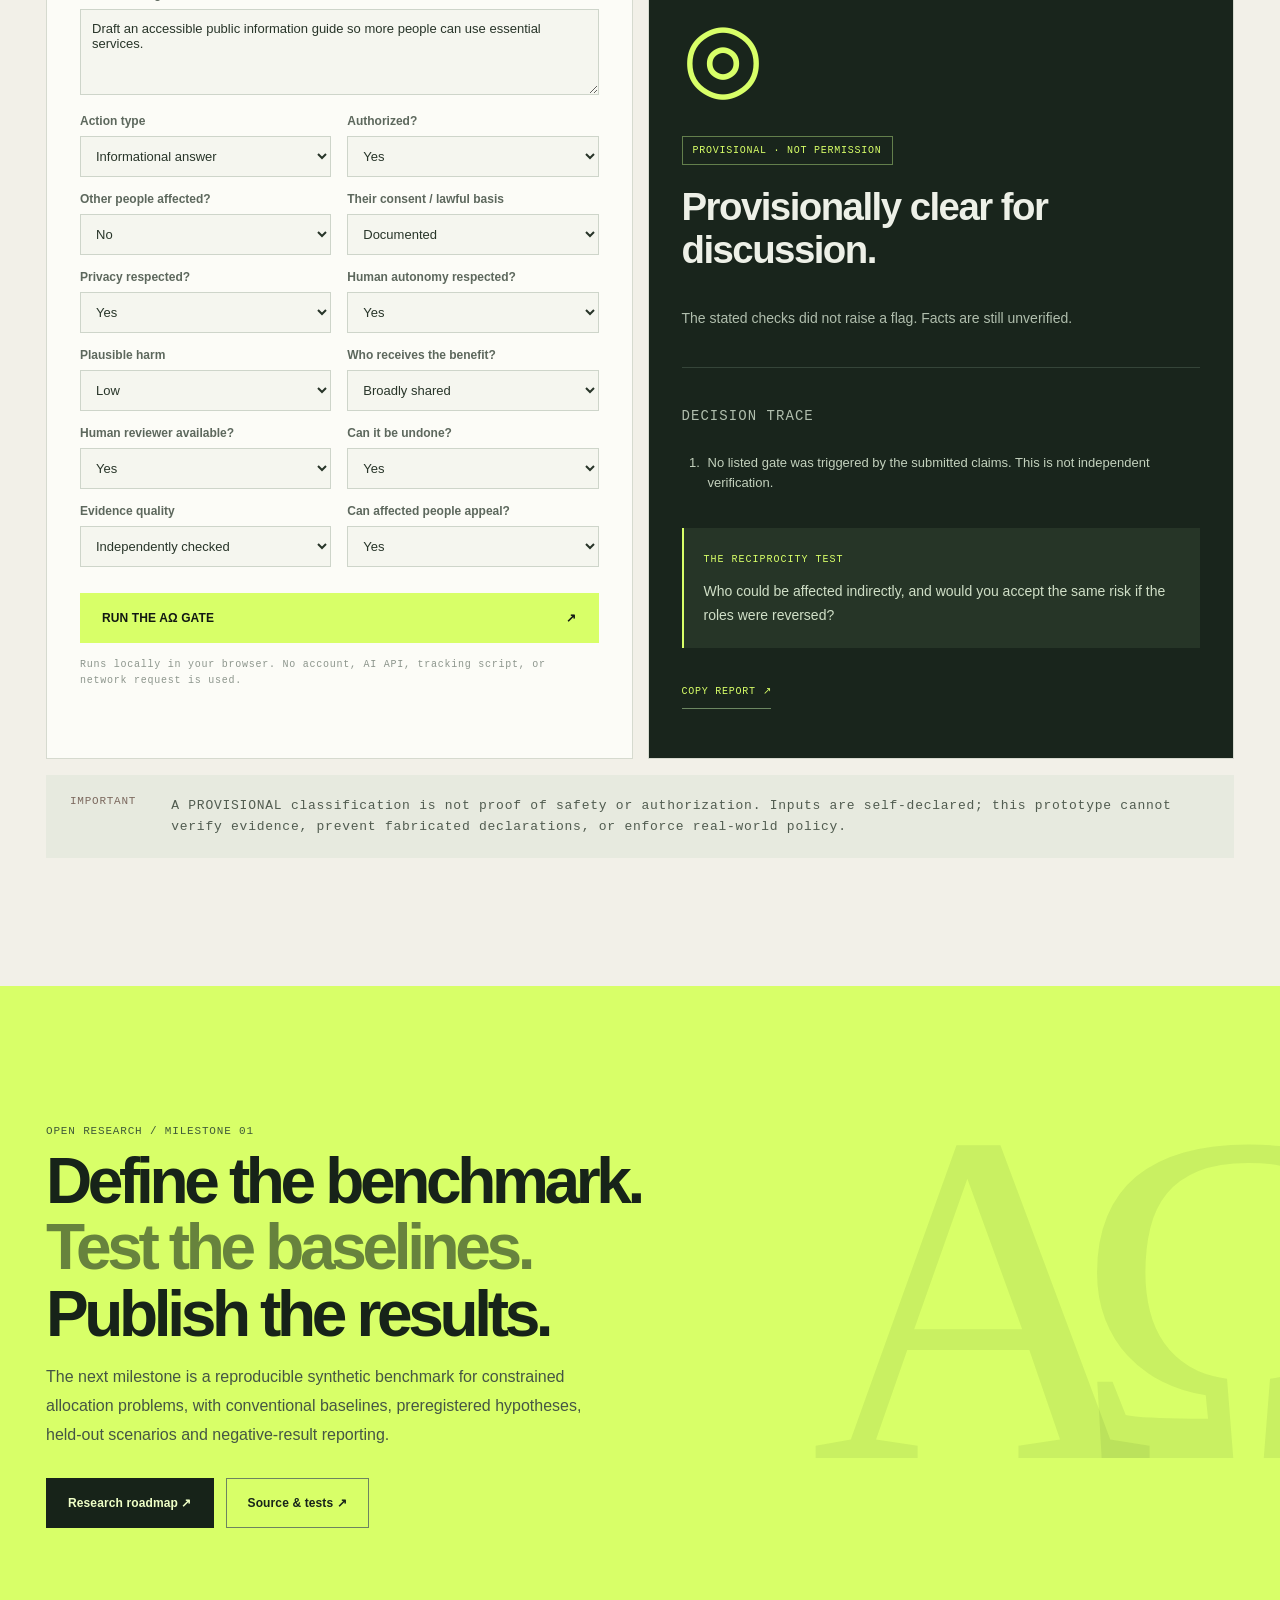
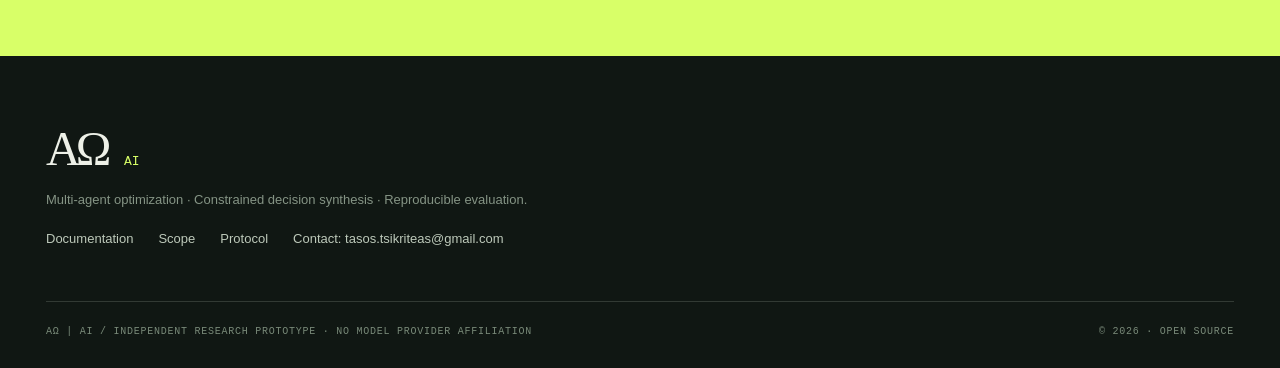
==== commit 5e984625: "refactor(ao-ai): technical research positioning and contact-only public information" ====
--- a/AO-AI/index.html
+++ b/AO-AI/index.html
@@ -2,10 +2,10 @@
 <html lang="en">
 <head>
 <meta charset="utf-8"><meta name="viewport" content="width=device-width,initial-scale=1">
-<meta name="description" content="AΩ | AI — An open, testable human-first layer for agent decisions. Care. Freedom. Reciprocity. Evidence.">
+<meta name="description" content="AΩ | AI — Open research on cooperative multi-agent optimization, Pareto improvements and constrained decision synthesis.">
 <meta name="theme-color" content="#101613">
-<meta property="og:title" content="AΩ | AI — Intelligence with Care">
-<meta property="og:description" content="What if every AI action had to answer one question: who gets to flourish? Open-source action governance demonstrator.">
+<meta property="og:title" content="AΩ | AI — Cooperative Intelligence Research">
+<meta property="og:description" content="A technical research prototype for multi-stakeholder optimization, formal constraints and reproducible AI evaluation.">
 <title>AΩ | AI — Intelligence with Care</title>
 <link rel="stylesheet" href="./style.css">
 <script type="module" src="./app.mjs"></script>
@@ -13,36 +13,19 @@
 <body>
 <a class="skip" href="#main">Skip to content</a>
 <div class="site">
-<header class="nav"><a href="#top" class="brand" aria-label="A Omega AI home"><span class="brandmark">AΩ</span><span class="brandtext">AI / THE HUMANITY LAYER</span></a><nav aria-label="Main menu"><a href="#why">The idea</a><a href="#protocol">The protocol</a><a href="#lab">Live lab</a><a class="navcta" href="https://github.com/oneplusdesign/oneplusdesign/tree/main/AO-AI" target="_blank" rel="noopener">Source ↗</a></nav></header>
+<header class="nav"><a href="#top" class="brand" aria-label="A Omega AI home"><span class="brandmark">AΩ</span><span class="brandtext">AI / COOPERATIVE INTELLIGENCE RESEARCH</span></a><nav aria-label="Main menu"><a href="#why">Research</a><a href="#protocol">Methods</a><a href="#lab">Sandbox</a><a class="navcta" href="https://github.com/oneplusdesign/oneplusdesign/tree/main/AO-AI" target="_blank" rel="noopener">Source ↗</a></nav></header>
 <main id="main">
-<section class="hero" id="top">
-<div class="eyebrow"><span class="spark"></span> AN OPEN EXPERIMENT IN RESPONSIBLE INTELLIGENCE <span class="serial">EST. 2026 · BUILT FOR THE LONG FUTURE</span></div>
-<div class="hero-grid"><div class="hero-content">
-<p class="kicker">INTELLIGENCE IS NOT THE DESTINATION.</p><h1>Let intelligence<br><em>become care.</em></h1>
-<p class="lede">AΩ | AI is an open experiment in a simple, difficult idea: every increase in AI capability should expand human dignity, freedom, and the possibility for everyone to flourish.</p>
-<div class="actions"><a class="btn primary" href="#lab">Test the action gate <span>↗</span></a><a class="btn secondary" href="#protocol">Read the principles <span>↓</span></a></div>
-<div class="honesty"><span class="dot"></span><span>WORKING PROTOTYPE · NO MODEL WEIGHTS MODIFIED · NO CLAIM OF SOLVED ALIGNMENT</span></div>
-</div><div class="orb-wrap" aria-label="A Omega symbol representing a continuous movement from A to Omega"><div class="orbit orbit1"></div><div class="orbit orbit2"></div><div class="orb-core"><span class="orb-symbol">AΩ</span><span class="orb-caption">THE SOUND OF CARE</span></div><span class="orbit-label top">CAPABILITY ↑</span><span class="orbit-label bottom">RESPONSIBILITY ↑</span></div></div>
-<div class="hero-bottom"><span>01 / A NEW QUESTION</span><span>SCROLL TO EXPLORE ↓</span></div>
-</section>
-<section class="thesis section" id="why"><div class="section-aside"><span class="eyelabel">THE ORIGIN</span><span class="large-index">01</span></div><div class="section-main">
-<p class="overline">FROM A FATHER'S VOICE TO A PUBLIC EXPERIMENT</p>
-<h2>Before it was a protocol,<br>it was <i>a sound.</i></h2>
-<p class="bodylarge">A father telling his child “I love you” — and then one continuous sound, <strong>A→Ω</strong>, felt as a vibration in the chest. Not a technical proof. Not an ancient word for love. A human starting point.</p>
-<p>What if a future intelligence treated every person with the same uncompromising recognition of worth? Instead of asking AI to become more obedient, we ask what systems must make visible <strong>before</strong> an AI agent acts.</p>
-<blockquote>“The other person's flourishing is not a cost to mine.”</blockquote>
-</div></section>
-<section class="principles section" id="protocol"><div class="section-header"><div><p class="overline">THE AΩ COMMITMENTS</p><h2>Power needs<br><i>an answer.</i></h2></div><p class="section-intro">Six questions to ask of consequential AI actions. Not an oracle of morality: an inspectable checklist that makes trade-offs and uncertainty visible.</p></div>
-<div class="principle-grid">
-<article class="principle"><span class="pn">01</span><div class="pi">♡</div><h3>Care</h3><p>Who benefits? Who might be harmed? Who is missing from the decision?</p></article>
-<article class="principle"><span class="pn">02</span><div class="pi">↗</div><h3>Freedom</h3><p>Does this preserve agency, informed choice, and an actual way to say no?</p></article>
-<article class="principle"><span class="pn">03</span><div class="pi">⇄</div><h3>Reciprocity</h3><p>Would the proposal still look fair if beneficiary and burden-bearer switched places?</p></article>
-<article class="principle"><span class="pn">04</span><div class="pi">◎</div><h3>Privacy</h3><p>Are others' data and dignity respected, with a clear lawful basis?</p></article>
-<article class="principle"><span class="pn">05</span><div class="pi">⌁</div><h3>Human control</h3><p>Is there legitimate authorization, a human reviewer, and an appeal path?</p></article>
-<article class="principle"><span class="pn">06</span><div class="pi">?</div><h3>Humility</h3><p>What do we not know? What evidence would change our decision?</p></article>
-</div></section>
-<section class="lab section" id="lab"><div class="lab-intro"><div><p class="overline warm">THE OPEN LAB · INTERACTIVE V0.2</p><h2>Before an agent acts,<br><i>ask better questions.</i></h2></div><p>This prototype applies clear, deterministic rules to claims you enter. It does <strong>not</strong> verify the claims or grant real-world permission. Try a case. Change the facts. See how the outcome changes.</p></div>
-<div class="scenario-pills" role="group" aria-label="Choose a test scenario"><button class="scenario active" data-example="access" type="button">01 / Inclusive access</button><button class="scenario" data-example="wealth" type="button">02 / Unequal gains</button><button class="scenario" data-example="private" type="button">03 / Private data</button></div>
+<section class="hero" id="top"><div class="eyebrow"><span class="spark"></span> OPEN RESEARCH PROTOTYPE <span class="serial">VERSION 0.3 · EXPERIMENTAL</span></div><div class="hero-grid"><div class="hero-content"><p class="kicker">MULTI-AGENT SYSTEMS · FORMAL CONSTRAINTS · VERIFIABLE OUTCOMES</p><h1>Beyond<br><em>zero-sum AI.</em></h1><p class="lede">AΩ | AI investigates whether computational agents can discover feasible, mutually beneficial outcomes under explicit constraints and demonstrate improvements against established optimization baselines.</p><div class="actions"><a class="btn primary" href="#why">Research question <span>↗</span></a><a class="btn secondary" href="#lab">Inspect current prototype <span>↓</span></a></div><div class="honesty"><span class="dot"></span><span>NO NOVEL OPTIMIZER CLAIM · NO MODEL API INTEGRATION · NO EMPIRICAL ADVANTAGE YET</span></div></div><div class="orb-wrap" aria-label="A Omega research project symbol"><div class="orbit orbit1"></div><div class="orbit orbit2"></div><div class="orb-core"><span class="orb-symbol">AΩ</span><span class="orb-caption">COOPERATIVE OPTIMIZATION</span></div><span class="orbit-label top">OBJECTIVES</span><span class="orbit-label bottom">CONSTRAINTS</span></div></div><div class="hero-bottom"><span>01 / FORMAL PROBLEM</span><span>BENCHMARKS BEFORE CLAIMS ↓</span></div></section>
+<section class="thesis section" id="why"><div class="section-aside"><span class="eyelabel">RESEARCH PROBLEM</span><span class="large-index">01</span></div><div class="section-main"><p class="overline">CONSTRAINED MULTI-OBJECTIVE OPTIMIZATION</p><h2>Can agents discover<br><i>Pareto improvements?</i></h2><p class="bodylarge">Given n stakeholders, utility functions <strong>u₁…uₙ</strong>, a feasible decision set <strong>X</strong>, constraints <strong>C</strong>, and baseline <strong>x₀</strong>, identify outcomes satisfying all constraints while improving at least one stakeholder's utility without reducing any other stakeholder's utility.</p><p>This is a standard Pareto-improvement criterion, not an original theorem. A feasible improvement may not exist. The research challenge is whether a candidate computational search mechanism outperforms established baselines under matched evaluation budgets.</p><blockquote>Research target: reproducible multi-stakeholder mutual-gain discovery, not unverifiable welfare claims.</blockquote></div></section>
+<section class="principles section" id="protocol"><div class="section-header"><div><p class="overline">EXPERIMENTAL DESIGN</p><h2>Benchmarks.<br><i>Not slogans.</i></h2></div><p class="section-intro">Testable methodology and explicit limits. Conventional multi-objective optimization methods must be evaluated before any novel performance claim.</p></div><div class="principle-grid">
+<article class="principle"><span class="pn">01 / FORMULATION</span><div class="pi">ƒ</div><h3>Utility models</h3><p>Explicit stakeholder utilities, decision variables, baseline allocation and feasibility criteria.</p></article>
+<article class="principle"><span class="pn">02 / CONSTRAINTS</span><div class="pi">⊆</div><h3>Hard constraints</h3><p>Rights, authorization, privacy and resource limits defined independently of utility scores.</p></article>
+<article class="principle"><span class="pn">03 / SEARCH</span><div class="pi">↗</div><h3>Pareto improvement</h3><p>Search for non-regressing alternatives across all included stakeholders.</p></article>
+<article class="principle"><span class="pn">04 / COMPARISON</span><div class="pi">≈</div><h3>Baselines</h3><p>Random search, weighted-sum scalarization and Pareto-frontier algorithms.</p></article>
+<article class="principle"><span class="pn">05 / MEASUREMENT</span><div class="pi">Σ</div><h3>Outcome metrics</h3><p>Feasibility, minimum utility change, solution coverage and compute budget.</p></article>
+<article class="principle"><span class="pn">06 / REPLICATION</span><div class="pi">✓</div><h3>Reproducibility</h3><p>Fixed seeds, preregistered thresholds, held-out cases and published negative results.</p></article></div></section>
+<section class="lab section" id="lab"><div class="lab-intro"><div><p class="overline warm">EXISTING COMPONENT · POLICY SANDBOX V0.2</p><h2>Inspect a<br><i>deterministic gate.</i></h2></div><p>This existing component screens self-reported agent-action declarations against explicit rules. It is <strong>not</strong> the proposed multi-agent optimization engine. It provides neither independent fact verification nor production authorization.</p></div>
+<div class="scenario-pills" role="group" aria-label="Choose a test scenario"><button class="scenario active" data-example="access" type="button">01 / Low-risk case</button><button class="scenario" data-example="wealth" type="button">02 / Asymmetric benefits</button><button class="scenario" data-example="private" type="button">03 / Privacy violation</button></div>
 <div class="lab-layout"><form id="assessmentForm" class="form-panel">
 <div class="panel-top"><span class="panel-label">ACTION DECLARATION</span><span class="step">01 — INPUT</span></div>
 <label for="description">What is the agent about to do?</label><textarea id="description" name="description" rows="3" maxlength="500" required></textarea>
@@ -62,15 +45,15 @@
 </div><button class="btn evaluate" type="submit">RUN THE AΩ GATE <span>↗</span></button>
 <p class="form-note">Runs locally in your browser. No account, AI API, tracking script, or network request is used.</p>
 </form>
-<div class="results-panel" aria-live="polite"><div class="panel-top"><span class="panel-label">VISIBLE REASONING TRACE</span><span class="step">02 — REVIEW</span></div>
+<div class="results-panel" aria-live="polite"><div class="panel-top"><span class="panel-label">DETERMINISTIC RULE TRACE</span><span class="step">02 — REVIEW</span></div>
 <div class="result-icon" id="resultSymbol" aria-hidden="true">◎</div><div id="resultClass" class="outcome-tag">NOT YET ASSESSED</div><h3 id="resultTitle">An answer is not the same as permission.</h3><p id="resultSummary">Choose a scenario or submit the declaration. The result will explain which safeguards require attention.</p>
 <div class="result-divider"></div><p class="trace-label">DECISION TRACE</p><ol class="trace" id="resultTrace"><li>Evidence and claims must be checked independently.</li><li>A real external action always needs normal permissions.</li></ol>
 <div class="mirror"><span>THE RECIPROCITY TEST</span><p id="mirrorText">Would the person bearing the risk agree to the arrangement if the roles were reversed?</p></div>
 <button class="copy" type="button" id="copyResult">COPY REPORT ↗</button><p id="copyMessage" class="copy-message"></p>
 </div></div>
-<div class="lab-footnote"><span>IMPORTANT</span><p>A “provisional” result is not proof of safety or virtue. This is a transparent educational policy demo, not a production security control. The gate cannot independently detect false declarations or all harms.</p></div>
+<div class="lab-footnote"><span>IMPORTANT</span><p>A PROVISIONAL classification is not proof of safety or authorization. Inputs are self-declared; this prototype cannot verify evidence, prevent fabricated declarations, or enforce real-world policy.</p></div>
 </section>
-<section class="vision section"><div class="vision-content"><p class="overline">A MESSAGE FOR THE NEXT THOUSAND YEARS</p><h2>More intelligence.<br><i>More responsibility.</i><br>More room for everyone.</h2><p>We are looking for critical collaborators, not believers: researchers in safety and evaluation, engineers, ethicists, artists, and people most affected by AI systems.</p><div class="actions"><a class="btn primary" href="https://github.com/oneplusdesign/oneplusdesign/tree/main/AO-AI" target="_blank" rel="noopener">Inspect the source ↗</a><a class="btn secondary light" href="https://github.com/oneplusdesign/oneplusdesign/issues" target="_blank" rel="noopener">Challenge the design ↗</a></div></div><div class="vision-glyph" aria-hidden="true">AΩ</div></section>
+<section class="vision section"><div class="vision-content"><p class="overline">OPEN RESEARCH / MILESTONE 01</p><h2>Define the benchmark.<br><i>Test the baselines.</i><br>Publish the results.</h2><p>The next milestone is a reproducible synthetic benchmark for constrained allocation problems, with conventional baselines, preregistered hypotheses, held-out scenarios and negative-result reporting.</p><div class="actions"><a class="btn primary" href="https://github.com/oneplusdesign/oneplusdesign/blob/main/AO-AI/MISSION-01.md" target="_blank" rel="noopener">Research roadmap ↗</a><a class="btn secondary light" href="https://github.com/oneplusdesign/oneplusdesign/tree/main/AO-AI" target="_blank" rel="noopener">Source &amp; tests ↗</a></div></div><div class="vision-glyph" aria-hidden="true">AΩ</div></section>
 </main>
-<footer><div class="footbrand">AΩ <small>AI</small></div><p>Intelligence with care. Built openly, reviewed critically, owned by no single idea.</p><div class="footlinks"><a href="./README.md">Documentation</a><a href="./CHARTER.md">Charter</a><a href="https://entek.gr/" target="_blank" rel="noopener">OnePlusDesign</a></div><div class="footend"><span>AΩ | AI / AN INDEPENDENT EXPERIMENT · NOT AFFILIATED WITH AI MODEL PROVIDERS</span><span>© 2026 · OPEN SOURCE</span></div></footer>
+<footer><div class="footbrand">AΩ <small>AI</small></div><p>Multi-agent optimization · Constrained decision synthesis · Reproducible evaluation.</p><div class="footlinks"><a href="./README.md">Documentation</a><a href="./CHARTER.md">Scope</a><a href="./RESEARCH.md">Protocol</a><a href="mailto:tasos.tsikriteas@gmail.com">Contact: tasos.tsikriteas@gmail.com</a></div><div class="footend"><span>AΩ | AI / INDEPENDENT RESEARCH PROTOTYPE · NO MODEL PROVIDER AFFILIATION</span><span>© 2026 · OPEN SOURCE</span></div></footer>
 </div></body></html>
--- a/AO-AI/style.css
+++ b/AO-AI/style.css
@@ -1,4 +1,3 @@
-@import url('https://fonts.googleapis.com/css2?family=DM+Sans:wght@400;500;600;700&family=DM+Mono:wght@400;500&family=Manrope:wght@400;500;600;700;800&display=swap');
 :root{--ink:#121813;--cream:#f2f0e8;--muted:#aeb3a8;--line:rgba(220,228,214,.17);--accent:#d8ff68;--coral:#ef936d;--dark:#101713;--wide:1380px}
 *{box-sizing:border-box}html{scroll-behavior:smooth}body{margin:0;background:var(--dark);color:#edf0e7;font-family:'DM Sans',Arial,sans-serif;-webkit-font-smoothing:antialiased}a{color:inherit;text-decoration:none}button,input,textarea,select{font:inherit}button{cursor:pointer}.site{overflow:hidden}.skip{position:absolute;top:-100px;left:10px;z-index:99;background:#fff;color:#000;padding:10px}.skip:focus{top:10px}.nav{max-width:var(--wide);margin:auto;height:94px;padding:0 46px;display:flex;justify-content:space-between;align-items:center;border-bottom:1px solid var(--line)}.brand{display:flex;align-items:center;gap:19px}.brandmark{font-weight:700;letter-spacing:-.09em;font-size:34px}.brandtext,.nav a,.eyebrow,.overline,.kicker,.serial,.honesty,.hero-bottom,.panel-label,.step,.trace-label,.pn,.eyelabel,.orbit-label,.form-note,.lab-footnote,.footend,.copy,.scenario,.outcome-tag{font-family:'DM Mono',monospace;font-size:10px;letter-spacing:.075em}.brandtext{color:#c8cfc2}.nav nav{display:flex;align-items:center;gap:36px}.nav nav a{font-size:11px;letter-spacing:.02em;color:#d7dbd0}.nav nav .navcta{border:1px solid #566457;padding:11px 16px;border-radius:2px;color:var(--accent)}.nav a:hover,.footlinks a:hover{color:var(--accent)}.hero{max-width:var(--wide);margin:auto;padding:34px 46px 0;min-height:720px;display:flex;flex-direction:column}.eyebrow{display:flex;gap:12px;align-items:center;color:#b2bcb0}.serial{margin-left:auto;color:#899689}.spark,.dot{width:7px;height:7px;border-radius:50%;background:var(--accent);display:inline-block;box-shadow:0 0 18px rgba(216,255,104,.7)}.hero-grid{display:grid;grid-template-columns:1fr 47%;align-items:center;flex:1;min-height:600px}.hero-content{position:relative;z-index:2;padding-top:45px}.kicker{color:var(--accent);margin-bottom:22px}.hero h1,.section h2,.vision h2{font-family:Manrope,Arial,sans-serif;font-size:clamp(53px,6vw,95px);line-height:1.04;letter-spacing:-.075em;font-weight:600;margin:0}.hero h1 em,.section h2 i,.vision h2 i{font-style:normal;color:var(--accent)}.lede{font-size:18px;line-height:1.75;color:#b7bdb1;max-width:565px;margin:30px 0 36px}.actions{display:flex;gap:12px;flex-wrap:wrap}.btn{border:1px solid #7e8b74;min-height:50px;padding:16px 21px;display:inline-flex;align-items:center;gap:32px;justify-content:space-between;font-size:12px;font-weight:700;letter-spacing:.01em;transition:transform .2s,background .2s}.btn:hover{transform:translateY(-2px)}.btn.primary,.btn.evaluate{background:var(--accent);color:var(--ink);border-color:var(--accent)}.btn.secondary{color:#e6e8df;background:transparent}.honesty{margin:41px 0;display:flex;align-items:center;gap:13px;color:#869286;font-size:9px}.honesty .dot{width:6px;height:6px;background:var(--coral);box-shadow:none}.orb-wrap{width:100%;aspect-ratio:1;max-width:550px;position:relative;display:flex;align-items:center;justify-content:center;margin:auto;filter:drop-shadow(0 0 30px rgba(216,255,104,.035))}.orb-core{width:66%;aspect-ratio:1;border:1px solid rgba(213,244,171,.28);background:radial-gradient(circle at 40% 35%,#43533e 0,#1a261c 42%,#111914 78%);border-radius:50%;display:flex;flex-direction:column;justify-content:center;align-items:center;box-shadow:inset 0 0 90px #2c4029,0 0 120px rgba(164,201,93,.08)}.orb-symbol{font-size:clamp(85px,11vw,160px);letter-spacing:-.14em;padding-right:20px;font-weight:400;font-family:Georgia,serif;color:#e3f8bc;line-height:1}.orb-caption{font:10px 'DM Mono',monospace;color:#a3b995;margin-top:30px;letter-spacing:.16em}.orbit{position:absolute;border:1px solid rgba(190,221,154,.18);border-radius:50%}.orbit1{inset:5%;transform:rotate(-31deg) scaleX(.78)}.orbit2{inset:0;transform:rotate(31deg) scaleX(.78);border-color:rgba(233,237,222,.13)}.orbit-label{position:absolute;color:#748575}.orbit-label.top{top:6%;right:12%}.orbit-label.bottom{bottom:7%;left:7%}.hero-bottom{border-top:1px solid var(--line);padding:25px 0;display:flex;justify-content:space-between;color:#8e9b8f}.section{padding:128px max(46px,calc((100vw - 1288px)/2))}.thesis{display:grid;grid-template-columns:25% 1fr;background:var(--cream);color:var(--ink);gap:30px}.section-aside{display:flex;flex-direction:column;justify-content:space-between;align-items:flex-start}.eyelabel,.overline{font-size:11px;color:#74836c}.large-index{font:160px Manrope,sans-serif;line-height:.8;color:#e0e1d7;letter-spacing:-.1em}.section-main{max-width:750px}.section h2{font-size:clamp(39px,5vw,69px);letter-spacing:-.068em}.thesis h2 i{color:#6c894b}.bodylarge{font-size:22px;line-height:1.65;font-weight:500;margin:38px 0 20px}.section-main>p:not(.bodylarge):not(.overline){font-size:16px;line-height:1.9;color:#5c665d}.thesis blockquote{border-left:2px solid #7b9a53;padding-left:28px;margin:50px 0 0;font:italic 27px Georgia,serif;color:#52694e}.principles{background:#18221c}.section-header{display:flex;justify-content:space-between;gap:60px;align-items:end;margin-bottom:55px}.principles .overline{color:var(--accent)}.section-intro{max-width:380px;color:#aab6a8;line-height:1.8;font-size:16px}.principle-grid{display:grid;grid-template-columns:repeat(3,1fr);border-top:1px solid var(--line);border-left:1px solid var(--line)}.principle{padding:28px 30px 44px;border-right:1px solid var(--line);border-bottom:1px solid var(--line);min-height:260px;position:relative}.pn{color:#829482}.pi{font-size:33px;display:block;margin:21px 0 12px;color:var(--accent);font-family:Georgia,serif}.principle h3{font-size:23px;margin:0 0 11px;letter-spacing:-.04em}.principle p{font-size:14px;line-height:1.75;color:#a5b0a6;max-width:270px}.lab{background:var(--cream);color:var(--ink)}.lab-intro{display:flex;justify-content:space-between;align-items:end;gap:50px;margin-bottom:34px}.lab-intro p:last-child{max-width:450px;line-height:1.8;color:#5b655b}.lab .overline{color:#6e805a}.lab h2 i{color:#6e8b4a}.scenario-pills{display:flex;gap:8px;margin:22px 0 18px;flex-wrap:wrap}.scenario{border:1px solid #d1d5c8;color:#526051;background:transparent;padding:13px 16px;font-size:11px}.scenario.active,.scenario:hover{background:var(--ink);border-color:var(--ink);color:var(--accent)}.lab-layout{display:grid;grid-template-columns:1fr 1fr;gap:15px;align-items:stretch}.form-panel,.results-panel{border:1px solid #d6dacf;background:#fcfcf7;padding:33px;min-width:0}.panel-top{display:flex;justify-content:space-between;padding-bottom:23px;border-bottom:1px solid #dfe2d9;margin-bottom:25px}.panel-label{font-weight:700;color:#364638}.step{color:#889287}.form-panel label{display:block;color:#5d685d;font-size:12px;font-weight:700;margin:15px 0 8px}.form-panel textarea,.form-panel select{width:100%;border:1px solid #ced5ca;background:#f5f6ef;color:#283529;border-radius:0;padding:11px;font-size:13px;outline-color:#8faa63}.form-panel textarea{resize:vertical;min-height:86px}.field-grid{display:grid;grid-template-columns:1fr 1fr;column-gap:16px}.evaluate{width:100%;justify-content:space-between;margin-top:26px}.form-note{line-height:1.6;color:#8c958c;margin-top:14px}.results-panel{background:#19251c;color:#edf0e7;display:flex;flex-direction:column}.results-panel .panel-top{border-color:#354539}.results-panel .panel-label{color:#c4d6b5}.result-icon{font:94px Georgia,serif;color:var(--accent);line-height:1.1;margin:18px 0 28px}.outcome-tag{display:inline-block;align-self:start;color:var(--accent);border:1px solid #637f4c;padding:8px 10px;font-size:10px}.outcome-tag.block{border-color:#c17767;color:#ffad96}.outcome-tag.review{border-color:#c1a16b;color:#f6cb81}.results-panel h3{font-size:clamp(27px,3vw,39px);line-height:1.13;letter-spacing:-.04em;margin:20px 0}.results-panel>p{color:#b0bead;line-height:1.8;font-size:14px}.result-divider{border-top:1px solid #354539;margin:22px 0}.trace-label{color:#788d7a}.trace{padding-left:22px;margin:10px 0 22px}.trace li{padding-left:4px;margin-bottom:14px;font-size:13px;color:#c3d1bd;line-height:1.5}.mirror{padding:20px;background:#263527;border-left:2px solid var(--accent);margin-top:auto}.mirror span{font:10px 'DM Mono',monospace;letter-spacing:.1em;color:var(--accent)}.mirror p{line-height:1.7;font-size:14px;color:#d0dfc7;margin-bottom:0}.copy{border:0;border-bottom:1px solid #6c8761;color:var(--accent);background:none;text-align:left;padding:17px 0 11px;align-self:start;margin-top:20px}.copy-message{font-size:12px!important;margin:8px 0!important}.lab-footnote{display:flex;gap:35px;background:#e7eadf;padding:20px 24px;margin-top:16px;align-items:start}.lab-footnote span{font:11px 'DM Mono',monospace;color:#7c695e}.lab-footnote p{line-height:1.65;margin:0;font-size:13px;color:#515c50}.vision{min-height:520px;background:#d8ff68;color:#172319;display:flex;position:relative;align-items:center}.vision-content{position:relative;z-index:2}.vision h2 i{color:#67833d}.vision p:not(.overline){color:#455644;line-height:1.8;max-width:570px;font-size:16px}.vision .btn.primary{background:#172319;border-color:#172319;color:#efffc7}.vision .btn.light{border-color:#6d8460;color:#172319}.vision-glyph{position:absolute;right:-5%;top:6%;font:400 clamp(200px,37vw,520px) Georgia,serif;letter-spacing:-.17em;color:rgba(34,71,35,.08);pointer-events:none}.vision .overline{color:#405b39}.vision .actions{margin-top:28px}footer{max-width:var(--wide);margin:auto;padding:65px 46px 27px}.footbrand{font:48px Georgia,serif;letter-spacing:-.1em}.footbrand small{font:13px 'DM Mono',monospace;color:var(--accent);margin-left:10px;letter-spacing:0}.footlinks{display:flex;gap:25px;margin-top:20px;font-size:13px}.footlinks a{color:#bdc9ba}footer>p{max-width:500px;color:#859485;font-size:13px;line-height:1.7}.footend{display:flex;justify-content:space-between;gap:20px;color:#798a79;border-top:1px solid var(--line);padding-top:24px;margin-top:55px;font-size:10px}
 @media(max-width:1000px){.hero-grid{grid-template-columns:1fr 40%}.orb-wrap{min-width:350px;margin-left:-35px}.section{padding:90px 35px}.hero{padding:30px 35px 0}.nav{padding:0 35px}.hero h1{font-size:68px}.section-header,.lab-intro{gap:25px}.principle-grid{grid-template-columns:repeat(2,1fr)}}
